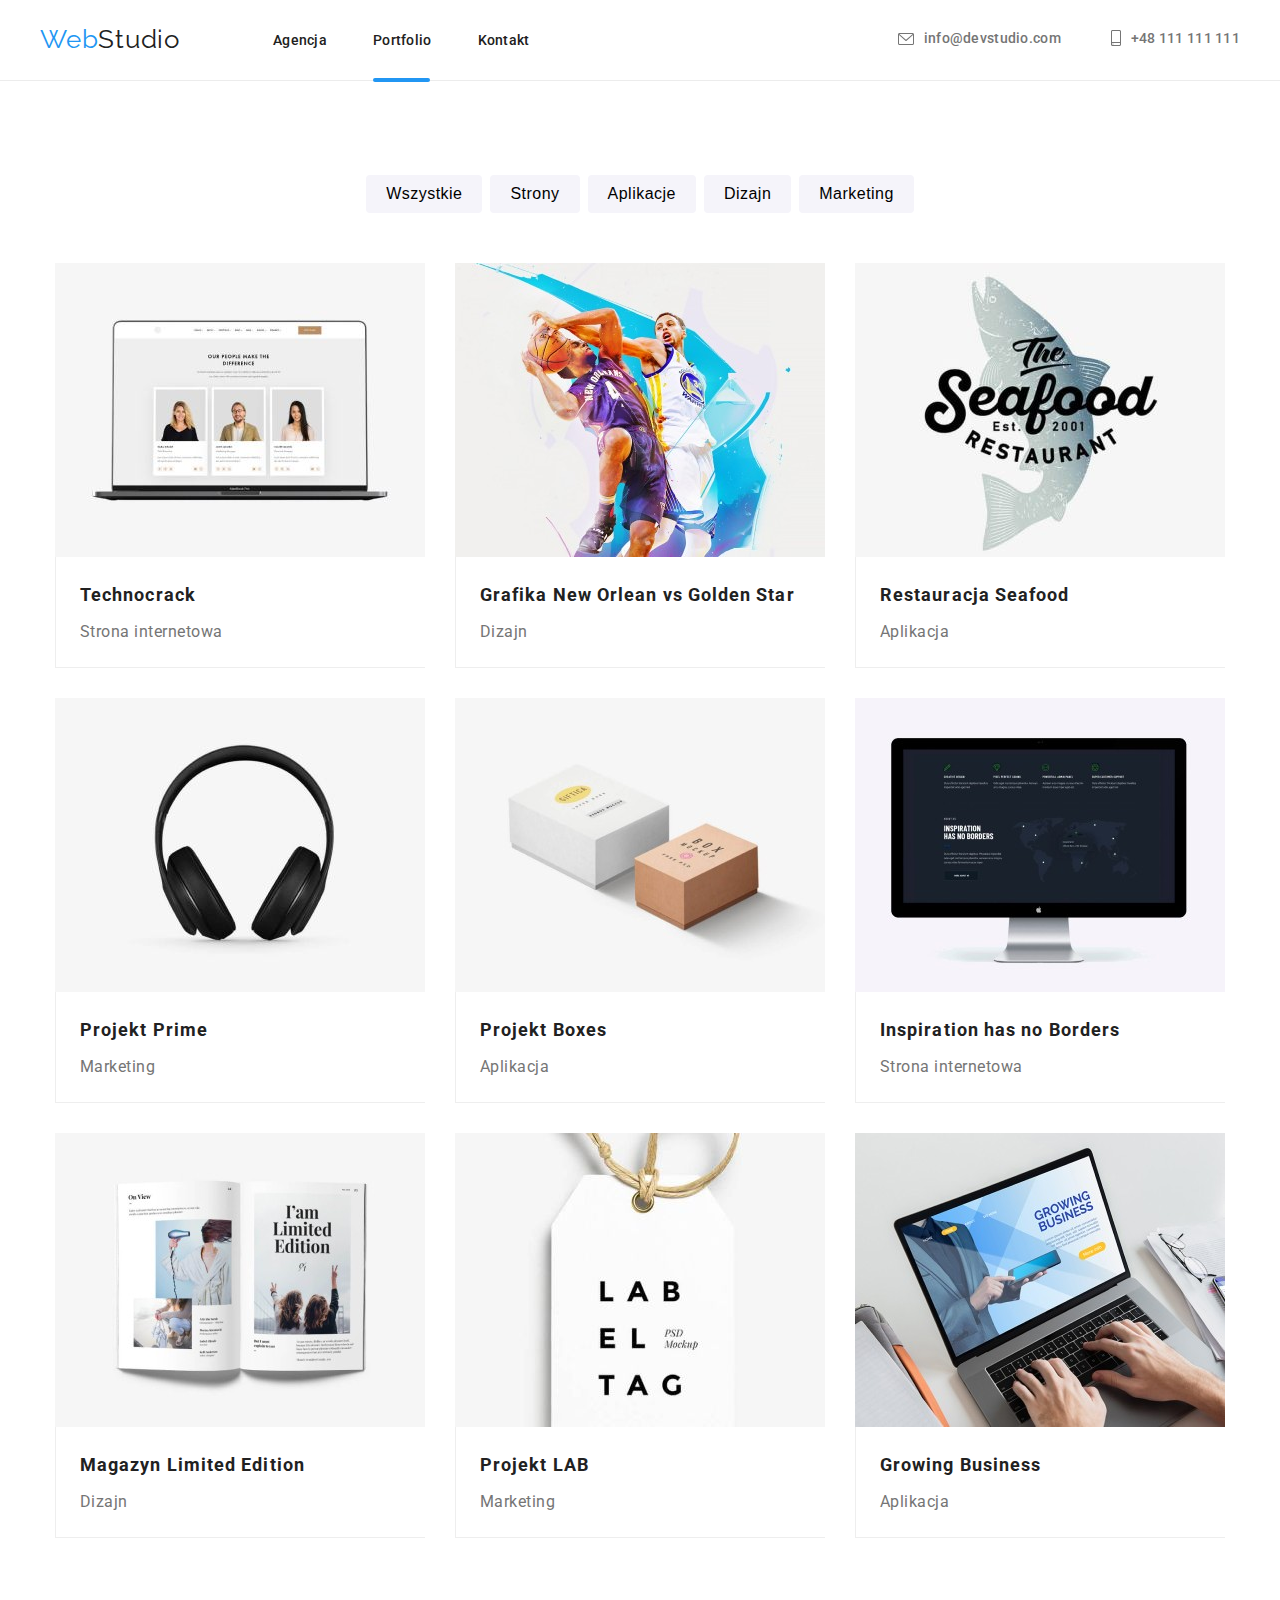
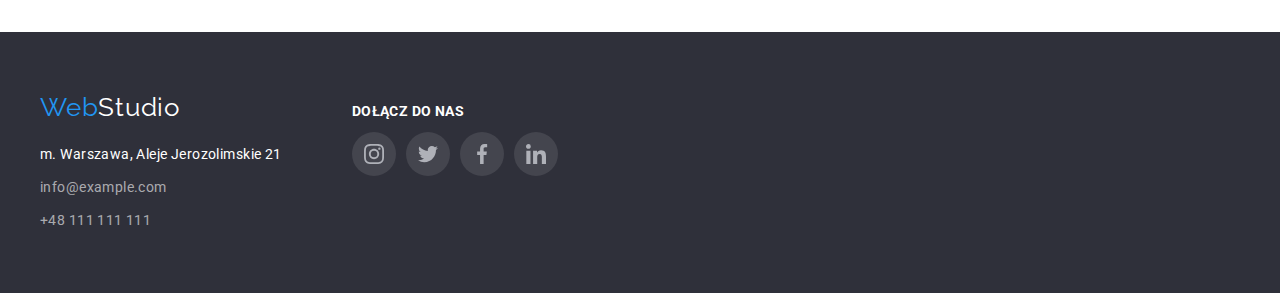
==== portfolio.html @ f53acb66 "first commit" ====
<!DOCTYPE html>
<html lang="pl">
  <head>
    <meta charset="UTF-8" />
    <meta http-equiv="X-UA-Compatible" content="IE=edge" />
    <meta name="viewport" content="width=device-width, initial-scale=1.0" />
    <title>WebStudio - Portfolio</title>
    <link rel="preconnect" href="https://fonts.googleapis.com" />
    <link rel="preconnect" href="https://fonts.gstatic.com" crossorigin />
    <link
      href="https://fonts.googleapis.com/css2?family=Raleway:wght@700&family=Roboto:wght@400;500;700;900&display=swap"
      rel="stylesheet"
    />
    <link
      rel="stylesheet"
      href="https://cdnjs.cloudflare.com/ajax/libs/modern-normalize/1.1.0/modern-normalize.min.css"
      integrity="sha512-wpPYUAdjBVSE4KJnH1VR1HeZfpl1ub8YT/NKx4PuQ5NmX2tKuGu6U/JRp5y+Y8XG2tV+wKQpNHVUX03MfMFn9Q=="
      crossorigin="anonymous"
      referrerpolicy="no-referrer"
    />
    <link href="css/styles.css" rel="stylesheet" />
  </head>
  <body>
    <div class="section-header">
      <header class="container horizontal navigation-elements-positions">
        <div class="horizontal navigation-logo-nav-distance">
          <a class="logo-text" href="index.html"
            ><span class="logo-text-web">Web</span><span class="logo-text-header">Studio</span></a
          >
          <nav>
            <ul class="navigation-list-style horizontal">
              <li>
                <a class="navigation links_focus_settings" href="index.html">Agencja</a>
              </li>
              <li class="navigation-position-between">
                <a
                  class="navigation links_focus_settings navigation-portfolio-active"
                  href="portfolio.html"
                  >Portfolio</a
                >
              </li>
              <li><a class="navigation links_focus_settings" href="kontakt.html">Kontakt</a></li>
            </ul>
          </nav>
        </div>
        <div class="horizontal navigation-links-distance">
          <a class="header-links links_focus_settings" href="mailto:info@devstudio.com"
            ><div class="horizontal">
              <span class="icon-header-env-position">
                <svg class="icon-header" width="16" height="12">
                  <use href="images/decorations/icons.svg#icon-envelope"></use></svg></span
              ><span>info@devstudio.com</span>
            </div></a
          >
          <a class="header-links links_focus_settings" href="tel:+48111111111"
            ><div class="horizontal">
              <span class="icon-header-smartp-position">
                <svg class="icon-header" width="10" height="16">
                  <use href="images/decorations/icons.svg#icon-smartphone"></use></svg></span
              ><span>+48 111 111 111</span>
            </div></a
          >
        </div>
      </header>
    </div>
    <main class="container">
      <!--Filter buttons -->
      <section class="section-filter-buttons">
        <h2 hidden>Filtry</h2>
        <!-- To Mentor: there is a different way to do this,  I do not know it now, so this will be changed in the future, taken from LMS video-->
        <ul class="filterbuttons-list-style horizontal buttons-filter-position">
          <li>
            <button class="buttons-settings-light-bground links_focus_settings" type="button">
              Wszystkie
            </button>
          </li>
          <li>
            <button class="buttons-settings-light-bground links_focus_settings" type="button">
              Strony
            </button>
          </li>
          <li>
            <button class="buttons-settings-light-bground links_focus_settings" type="button">
              Aplikacje
            </button>
          </li>
          <li>
            <button class="buttons-settings-light-bground links_focus_settings" type="button">
              Dizajn
            </button>
          </li>
          <li>
            <button class="buttons-settings-light-bground links_focus_settings" type="button">
              Marketing
            </button>
          </li>
        </ul>
      </section>
      <!--Portfolio -->
      <section class="section-portfolio">
        <h1 hidden>Portfolio</h1>
        <!-- To Mentor: there is a different way to do this,  I do not know it now, so this will be changed in the future, taken from LMS video-->
        <ul class="portfolio-list-style net-elements portfolio-overlay-setup">
          <li>
            <img
              class="img-settings"
              src="images/portfolio/technocrack.jpg"
              alt="Zdjęcie laptopa z wyświetloną stroną"
              width="370"
              height="294"
            />
            <div class="portfolio-overlay-box">
              Technocrack jest popularną platformą wykorzystywaną do rozpowszechniania koronawirusa.
              Firmy wykorzystują tę platformę do celów szpiegowskich i ataków na niezabezpieczone
              serwery konkurencji
            </div>
            <div class="portfolio-list-border header-portfolio portfolio-z-position">
              <h3 class="header-three-portfolio">Technocrack</h3>
              <p class="paragraph-portfolio">Strona internetowa</p>
            </div>
          </li>
          <li>
            <img
              class="img-settings"
              src="images/portfolio/new_orlean_vs_goldenstar.jpg"
              alt="Dwóch koszykarzy walczących o piłkę"
              width="370"
              height="294"
            />
            <div class="portfolio-overlay-box">
              Technocrack jest popularną platformą wykorzystywaną do rozpowszechniania koronawirusa.
              Firmy wykorzystują tę platformę do celów szpiegowskich i ataków na niezabezpieczone
              serwery konkurencji
            </div>
            <div class="portfolio-list-border header-portfolio portfolio-z-position">
              <h3 class="header-three-portfolio">Grafika New Orlean vs Golden Star</h3>
              <p class="paragraph-portfolio">Dizajn</p>
            </div>
          </li>
          <li>
            <img
              class="img-settings"
              src="images/portfolio/seafood_restaurant.jpg"
              alt="Logo restauracji - ryba z nazwą"
              width="370"
              height="294"
            />
            <div class="portfolio-overlay-box">
              Technocrack jest popularną platformą wykorzystywaną do rozpowszechniania koronawirusa.
              Firmy wykorzystują tę platformę do celów szpiegowskich i ataków na niezabezpieczone
              serwery konkurencji
            </div>
            <div class="portfolio-list-border header-portfolio portfolio-z-position">
              <h3 class="header-three-portfolio">Restauracja Seafood</h3>
              <p class="paragraph-portfolio">Aplikacja</p>
            </div>
          </li>
          <li>
            <img
              class="img-settings"
              src="images/portfolio/project_prime.jpg"
              alt="Słuchawki"
              width="370"
              height="294"
            />
            <div class="portfolio-overlay-box">
              Technocrack jest popularną platformą wykorzystywaną do rozpowszechniania koronawirusa.
              Firmy wykorzystują tę platformę do celów szpiegowskich i ataków na niezabezpieczone
              serwery konkurencji
            </div>
            <div class="portfolio-list-border header-portfolio portfolio-z-position">
              <h3 class="header-three-portfolio">Projekt Prime</h3>
              <p class="paragraph-portfolio">Marketing</p>
            </div>
          </li>
          <li>
            <img
              class="img-settings"
              src="images/portfolio/project_boxes.jpg"
              alt="Zdjęcie dwóch kartonów"
              width="370"
              height="294"
            />
            <div class="portfolio-overlay-box">
              Technocrack jest popularną platformą wykorzystywaną do rozpowszechniania koronawirusa.
              Firmy wykorzystują tę platformę do celów szpiegowskich i ataków na niezabezpieczone
              serwery konkurencji
            </div>
            <div class="portfolio-list-border header-portfolio portfolio-z-position">
              <h3 class="header-three-portfolio">Projekt Boxes</h3>
              <p class="paragraph-portfolio">Aplikacja</p>
            </div>
          </li>
          <li>
            <img
              class="img-settings"
              src="images/portfolio/inspiration_has_no_borders.jpg"
              alt="Zdjęcie monitora"
              width="370"
              height="294"
            />
            <div class="portfolio-overlay-box">
              Technocrack jest popularną platformą wykorzystywaną do rozpowszechniania koronawirusa.
              Firmy wykorzystują tę platformę do celów szpiegowskich i ataków na niezabezpieczone
              serwery konkurencji
            </div>
            <div class="portfolio-list-border header-portfolio portfolio-z-position">
              <h3 class="header-three-portfolio">Inspiration has no Borders</h3>
              <p class="paragraph-portfolio">Strona internetowa</p>
            </div>
          </li>
          <li>
            <img
              class="img-settings"
              src="images/portfolio/limited_edition_magazine.jpg"
              alt="Widok na magazyn"
              width="370"
              height="294"
            />
            <div class="portfolio-overlay-box">
              Technocrack jest popularną platformą wykorzystywaną do rozpowszechniania koronawirusa.
              Firmy wykorzystują tę platformę do celów szpiegowskich i ataków na niezabezpieczone
              serwery konkurencji
            </div>
            <div class="portfolio-list-border header-portfolio portfolio-z-position">
              <h3 class="header-three-portfolio">Magazyn Limited Edition</h3>
              <p class="paragraph-portfolio">Dizajn</p>
            </div>
          </li>
          <li>
            <img
              class="img-settings"
              src="images/portfolio/project_lab.jpg"
              alt="Etykietka na sznurku"
              width="370"
              height="294"
            />
            <div class="portfolio-overlay-box">
              Technocrack jest popularną platformą wykorzystywaną do rozpowszechniania koronawirusa.
              Firmy wykorzystują tę platformę do celów szpiegowskich i ataków na niezabezpieczone
              serwery konkurencji
            </div>
            <div class="portfolio-list-border header-portfolio portfolio-z-position">
              <h3 class="header-three-portfolio">Projekt LAB</h3>
              <p class="paragraph-portfolio">Marketing</p>
            </div>
          </li>
          <li>
            <img
              class="img-settings"
              src="images/portfolio/growing_business.jpg"
              alt="Dłonie nad klawiaturą laptopa"
              width="370"
              height="294"
            />
            <div class="portfolio-overlay-box">
              Technocrack jest popularną platformą wykorzystywaną do rozpowszechniania koronawirusa.
              Firmy wykorzystują tę platformę do celów szpiegowskich i ataków na niezabezpieczone
              serwery konkurencji
            </div>
            <div class="portfolio-list-border header-portfolio portfolio-z-position">
              <h3 class="header-three-portfolio">Growing Business</h3>
              <p class="paragraph-portfolio">Aplikacja</p>
            </div>
          </li>
        </ul>
      </section>
    </main>
    <footer class="footer-background-colored">
      <div class="horizontal-footer container section-footer">
        <address class="address-settings vertical">
          <a class="logo-text" href="index.html"
            ><span class="logo-text-web">Web</span><span class="logo-text-footer">Studio</span></a
          >
          <a
            class="footer-links footer-address footer-address-position links_focus_settings"
            href="https://goo.gl/maps/pHMx9WPnjpLHhn8T6"
            target="_blank"
            >m. Warszawa, Aleje Jerozolimskie 21</a
          >
          <a
            class="footer-links footer-address-position-between links_focus_settings"
            href="mailto:info@example.com"
            >info@example.com</a
          >
          <a class="footer-links links_focus_settings" href="tel:+48111111111">+48 111 111 111</a>
        </address>
        <div>
          <p class="footer-paragraph">Dołącz do Nas</p>
          <div class="footer-icons-position">
            <a class="footer-icon-box links_focus_settings" href="#" target="_blank">
              <svg width="20" height="20">
                <use href="images/decorations/icons.svg#icon-instagram1"></use>
              </svg>
            </a>
            <a class="footer-icon-box links_focus_settings" href="#" target="_blank">
              <svg width="20" height="20">
                <use href="images/decorations/icons.svg#icon-twitter1"></use>
              </svg>
            </a>
            <a class="footer-icon-box links_focus_settings" href="#" target="_blank">
              <svg width="20" height="20">
                <use href="images/decorations/icons.svg#icon-facebook1"></use>
              </svg>
            </a>
            <a class="footer-icon-box links_focus_settings" href="#" target="_blank">
              <svg width="20" height="20">
                <use href="images/decorations/icons.svg#icon-linkedin1"></use>
              </svg>
            </a>
          </div>
        </div>
      </div>
    </footer>
  </body>
</html>
---- css/styles.css ----
/*web site main settings*/
:root {
  --main-text-color: #212121;
  --second-text-color: #757575;
  --third-text-color: rgba(255, 255, 255, 0.6);
  --fourth-text-color: #ffffff;
  --selected-item-color: #2196f3;
  --second-nonselected-item-color: #f5f4fa;
  --dark-backround-color: #2f303a;
  --decorations-first-color: #afb1b8;
}

*,
*::before,
*::after {
  margin: 0;
  padding: 0;
}

body {
  font-family: 'Roboto', 'Raleway', sans-serif;
  color: var(--main-text-color);
}

/*web site common settings*/

.links_focus_settings {
  outline: none;
}

.header-one {
  font-weight: 900;
  font-size: 44px;
  line-height: 1.36;
  text-align: center;
  letter-spacing: 0.06em;
  text-transform: uppercase;
  color: var(--fourth-text-color);
}

.header-two {
  font-weight: 700;
  font-size: 36px;
  line-height: 1.17;
  text-align: center;
  letter-spacing: 0.03em;
}

.header-three {
  font-weight: 700;
  font-size: 14px;
  line-height: 1.14;
  letter-spacing: 0.03em;
  text-transform: uppercase;
  color: var(--main-text-color);
}

.buttons-settings-dark-bground {
  /*color: var(--main-text-color); */
  font-weight: 700;
  font-size: 16px;
  line-height: 1.88;
  align-items: center;
  text-align: center;
  letter-spacing: 0.06em;
  background-color: var(--selected-item-color);
  color: var(--fourth-text-color);
  border: none;
  border-radius: 4px;
  cursor: pointer;
  margin-top: 30px;
  width: 200px;
  display: block;
  margin-right: auto;
  margin-left: auto;
  padding-top: 12px;
  padding-bottom: 12px;
  transition: box-shadow 250ms cubic-bezier(0.4, 0, 0.2, 1) 0s;
}
.buttons-settings-dark-bground:focus,
.buttons-settings-dark-bground:hover {
  box-shadow: 0px 4px 4px rgba(0, 0, 0, 0.15);
}

.buttons-settings-light-bground {
  font-weight: 500;
  font-size: 16px;
  line-height: 1.625;
  text-align: center;
  letter-spacing: 0.03em;
  background-color: var(--second-nonselected-item-color);
  border: none;
  border-radius: 4px;
  cursor: pointer;
  padding-left: 20px;
  padding-right: 20px;
  padding-top: 6px;
  padding-bottom: 6px;
  transition: color 250ms cubic-bezier(0.4, 0, 0.2, 1) 0s,
    background-color 250ms cubic-bezier(0.4, 0, 0.2, 1) 0s,
    box-shadow 250ms cubic-bezier(0.4, 0, 0.2, 1) 0s;
}

.buttons-settings-light-bground:focus,
.buttons-settings-light-bground:hover {
  background-color: var(--selected-item-color);
  box-shadow: 0px 3px 1px rgba(0, 0, 0, 0.1), 0px 1px 2px rgba(0, 0, 0, 0.08),
    0px 2px 2px rgba(0, 0, 0, 0.12);
  color: var(--fourth-text-color);
}

/*header settings*/

.logo-text {
  font-family: 'Raleway';
  font-size: 26px;
  line-height: 1.19;
  letter-spacing: 0.03em;
  text-decoration: none;
}

.logo-text:visited {
  color: var(--main-text-color);
}

.logo-text-web {
  color: var(--selected-item-color);
}

.logo-text-header {
  color: var(--main-text-color);
}

.logo-text-header:visited {
  color: var(--main-text-color);
}

.logo-text-footer {
  color: var(--fourth-text-color);
}

.logo-text-footer:visited {
  color: var(--fourth-text-color);
}

.navigation-list-style {
  list-style: none;
}

.navigation {
  font-weight: 500;
  font-size: 14px;
  line-height: 1.14;
  letter-spacing: 0.02em;
  text-decoration: none;
  color: var(--main-text-color);
  transition: color 250ms cubic-bezier(0.4, 0, 0.2, 1) 0s;
}

.navigation:visited {
  color: var(--main-text-color);
}

.navigation:focus,
.navigation:hover {
  color: var(--selected-item-color);
}

.navigation-agencja-active::after {
  content: '';
  display: block;
  position: absolute;
  top: 78px;
  height: 4px;
  width: 51px;
  border-radius: 2px;
  background-color: var(--selected-item-color);
  border-radius: 2px;
}

.navigation-portfolio-active::after {
  content: '';
  display: block;
  position: absolute;
  top: 78px;
  height: 4px;
  width: 57px;
  border-radius: 2px;
  background-color: var(--selected-item-color);
  border-radius: 2px;
}

.header-links {
  font-weight: 500;
  font-size: 14px;
  line-height: 1.14;
  letter-spacing: 0.02em;
  text-decoration: none;
  color: var(--second-text-color);
  transition: color 250ms cubic-bezier(0.4, 0, 0.2, 1) 0s;
}

.header-links:focus,
.header-links:hover {
  color: var(--selected-item-color);
  stroke: var(--selected-item-color);
}

.header-links:visited {
  color: var(--second-text-color);
}

/*footer settings*/

.address-settings {
  font-style: normal;
  background-color: var(--dark-backround-color);
}

.footer-links {
  font-size: 14px;
  line-height: 1.71;
  letter-spacing: 0.03em;
  text-decoration: none;
  color: var(--third-text-color);
  transition: color 250ms cubic-bezier(0.4, 0, 0.2, 1) 0s;
}

.footer-links:visited {
  color: var(--third-text-color);
}

.footer-address {
  color: var(--fourth-text-color);
  transition: color 250ms cubic-bezier(0.4, 0, 0.2, 1) 0s;
}

.footer-address:visited {
  color: var(--fourth-text-color);
}

.footer-links:focus,
.footer-links:hover,
.footer-address:focus,
.footer-address:hover {
  color: var(--selected-item-color);
}

.footer-background-colored {
  background-color: var(--dark-backround-color);
}

.footer-paragraph {
  font-weight: 700;
  font-size: 14px;
  line-height: 1.14px;
  letter-spacing: 0.03em;
  text-transform: uppercase;
  color: var(--fourth-text-color);
}

/*main page settings*/

.order-section {
  background-color: var(--dark-backround-color);
  background-image: linear-gradient(0deg, rgba(47, 48, 58, 0.4), rgba(47, 48, 58, 0.4)),
    url('../images/decorations/teambackground.jpg');
  background-position: center;
  background-repeat: no-repeat;
  /* max-width: 1600px;
  margin: 0 auto; */
  /* background-size: contain; */
}

.advantages-list-style {
  list-style: none;
  font-size: 14px;
  line-height: 1.71;
  letter-spacing: 0.03em;
  color: var(--second-text-color);
}

.offer-list-style {
  list-style: none;
}

.offer-list-li-relative {
  position: relative;
}

.offer-pharagraph {
  position: absolute;
  bottom: 0;
  left: 0;
  width: 370px;
  padding-top: 27px;
  padding-bottom: 27px;
  font-weight: 700;
  font-size: 14px;
  line-height: 1.14;
  text-align: center;
  letter-spacing: 0.03em;
  text-transform: uppercase;
  color: var(--fourth-text-color);
  background: rgba(47, 48, 58, 0.8);
}

.team-section {
  background-color: var(--second-nonselected-item-color);
}

.header-three-team {
  font-weight: 500;
  font-size: 16px;
  line-height: 1.19;
  text-align: center;
  letter-spacing: 0.03em;
  color: var(--main-text-color);
}

.team-list-style {
  list-style: none;
  font-size: 16px;
  line-height: 1.19;
  text-align: center;
  letter-spacing: 0.03em;
  color: var(--second-text-color);
}

.team-list-style > li {
  width: 270px;
  background: var(--fourth-text-color);
  box-shadow: 0px 1px 3px rgba(0, 0, 0, 0.12), 0px 1px 1px rgba(0, 0, 0, 0.14),
    0px 2px 1px rgba(0, 0, 0, 0.2);
  border-radius: 0px 0px 4px 4px;
}

/*portfolio page settings*/

.filterbuttons-list-style {
  list-style: none;
}

.header-three-portfolio {
  font-weight: 700;
  font-size: 18px;
  line-height: 2;
  letter-spacing: 0.06em;
  color: var(--main-text-color);
}

.portfolio-list-style {
  list-style: none;
  font-size: 16px;
  line-height: 1.875;
  letter-spacing: 0.03em;
  color: var(--second-text-color);
}

.portfolio-list-style > li {
  width: 370px;
  font-size: 0;
  transition: box-shadow 250ms cubic-bezier(0.4, 0, 0.2, 1) 0s;
}

.portfolio-list-style > li:hover,
.portfolio-list-style > li:hover .portfolio-overlay-box {
  box-shadow: 0px 1px 1px rgba(0, 0, 0, 0.12), 0px 4px 4px rgba(0, 0, 0, 0.06),
    1px 4px 6px rgba(0, 0, 0, 0.16);
  cursor: pointer;
  transform: translateY(0);
}

.portfolio-list-border {
  border-right: 1px solid #eeeeee;
  border-bottom: 1px solid #eeeeee;
  border-left: 1px solid #eeeeee;
}

.portfolio-z-position {
  position: relative;
  z-index: 1;
  width: 100%;
  background-color: var(--fourth-text-color);
}

.portfolio-overlay-setup > li {
  position: relative;
  overflow: hidden;
}

.portfolio-overlay-box {
  position: absolute;
  top: 0;
  left: 0;
  transform: translateY(100%);
  padding-top: 49px;
  padding-bottom: 49px;
  padding-left: 24px;
  padding-right: 45px;
  font-size: 18px;
  line-height: 1.56;
  letter-spacing: 0.03em;
  color: var(--fourth-text-color);
  background: rgba(33, 150, 243, 0.9);
  transition: transform 250ms linear;
}

/*Geometry*/

.container {
  width: 1200px;
  margin: 0 auto;
  padding: 0 15px;
}

.horizontal {
  display: flex;
  align-items: center;
}

.horizontal-footer {
  display: flex;
  align-items: baseline;
  column-gap: 70px;
}

.vertical {
  display: flex;
  flex-direction: column;
}

.section-header {
  padding-top: 24px;
  padding-bottom: 25px;
  border-bottom: 1px solid #ececec;
}

.section-footer {
  padding-top: 60px;
  padding-bottom: 60px;
}

.section {
  padding-top: 94px;
  padding-bottom: 94px;
}

.section-filter-buttons {
  padding-top: 94px;
  padding-bottom: 50px;
}

.section-portfolio {
  padding-bottom: 94px;
}

.net-elements {
  display: flex;
  flex-wrap: wrap;
  justify-content: center;
  gap: 30px;
}

.net-item {
  flex-basis: calc((100% - 90px) / 4);
}

.navigation-elements-positions {
  justify-content: space-between;
}

.navigation-position-between {
  margin-left: 46px;
  margin-right: 46px;
}

.navigation-logo-nav-distance {
  column-gap: 93px;
}

.navigation-links-distance {
  column-gap: 50px;
}

.footer-address-position {
  margin-top: 20px;
}

.footer-address-position-between {
  margin-top: 9px;
  margin-bottom: 9px;
}

.order-padding {
  padding-top: 200px;
  padding-bottom: 200px;
}

.order-text-size {
  width: 680px;
  margin: 0 auto;
}

.section-advantages {
  padding-top: 94px;
}

.team-position {
  margin-top: 50px;
  justify-content: center;
  gap: 30px;
}

.team-name-position {
  padding-top: 30px;
  padding-bottom: 30px;
}

.team-name-distance {
  padding-top: 10px;
}

.buttons-filter-position {
  gap: 8px;
  justify-content: center;
}

.header-portfolio {
  padding-top: 20px;
  padding-bottom: 20px;
  padding-left: 24px;
  padding-right: 5px;
}

.paragraph-portfolio {
  font-size: 16px;
  margin-top: 4px;
}

.img-settings {
  display: block;
}

/*Decorations*/

/*Decorations Header*/

.icon-header-env-position {
  padding-right: 10px;
  padding-top: 4px;
}

.icon-header-smartp-position {
  padding-right: 10px;
  padding-top: 2px;
}

/*Decorations Footer*/

.footer-icons-position {
  padding-top: 20px;
  display: flex;
  justify-content: center;
  column-gap: 10px;
}

.footer-icon-box {
  display: flex;
  justify-content: center;
  align-items: center;
  height: 44px;
  width: 44px;
  border-radius: 50%;
  fill: var(--decorations-first-color);
  background-color: rgba(255, 255, 255, 0.1);
  transition: fill 250ms cubic-bezier(0.4, 0, 0.2, 1) 0s,
    background-color 250ms cubic-bezier(0.4, 0, 0.2, 1) 0s;
}

.footer-icon-box:focus,
.footer-icon-box:hover {
  fill: var(--fourth-text-color);
  background-color: var(--selected-item-color);
}

/*Decorations main page */

.advantages-icon {
  display: flex;
  justify-content: center;
  padding-top: 25px;
  padding-bottom: 25px;
  background-color: var(--second-nonselected-item-color);
  border-radius: 4px;
  margin-bottom: 30px;
}

.team-icons-position {
  padding-top: 16px;
  display: flex;
  justify-content: center;
  column-gap: 10px;
}

.team-icon-box {
  display: flex;
  justify-content: center;
  align-items: center;
  height: 44px;
  width: 44px;
  border-radius: 50%;
  fill: var(--decorations-first-color);
  transition: background-color 250ms cubic-bezier(0.4, 0, 0.2, 1) 0s,
    fill 250ms cubic-bezier(0.4, 0, 0.2, 1) 0s;
}

.team-icon-box:focus,
.team-icon-box:hover {
  fill: var(--fourth-text-color);
  background-color: var(--selected-item-color);
}

.clients-icons-position {
  display: flex;
  justify-content: center;
  gap: 30px;
  padding-top: 50px;
}

.clients-icon-box {
  display: flex;
  box-sizing: border-box;
  justify-content: center;
  align-items: center;
  height: 92px;
  width: 170px;
  border: 1px solid var(--decorations-first-color);
  border-radius: 4px;
  fill: var(--decorations-first-color);
  transition: fill 250ms cubic-bezier(0.4, 0, 0.2, 1) 0s,
    border 250ms cubic-bezier(0.4, 0, 0.2, 1) 0s;
}

.clients-icon-box:focus,
.clients-icon-box:hover {
  fill: var(--selected-item-color);
  border: 1px solid var(--selected-item-color);
}

/*Decorations portfolio page */

/* Modal Window */

.backdrop {
  position: fixed;
  left: 0;
  top: 0;
  width: 100%;
  height: 100%;
  background-color: rgba(0, 0, 0, 0.2);
  cursor: not-allowed;
  transition-property: visibility, opacity;
  transition-duration: 1s;
  opacity: 1;
}

.is-hidden {
  opacity: 0;
  pointer-events: none;
  visibility: hidden;
}

.modal {
  position: absolute;
  width: 528px;
  min-height: 581px;
  top: 50%;
  left: 50%;
  transform: translate(-50%, -50%);
  background-color: var(--fourth-text-color);
  box-shadow: 0px 1px 3px rgba(0, 0, 0, 0.12), 0px 1px 1px rgba(0, 0, 0, 0.14),
    0px 2px 1px rgba(0, 0, 0, 0.2);
  border-radius: 4px;
  cursor: initial;
}

.close-btn {
  position: absolute;
  top: 8px;
  right: 8px;
  width: 30px;
  height: 30px;
  background-color: var(--fourth-text-color);
  border: 1px solid rgba(0, 0, 0, 0.1);
  border-radius: 50%;
  cursor: pointer;
}

.close-btn:focus,
.close-btn:hover {
  fill: var(--selected-item-color);
}

/* 
.test1 {
  animation-name: modal-window-display-change;
  animation-duration: 1s;
  animation-timing-function: linear;
  animation-direction: alternate;
}

@keyframes modal-window-display-change {
  0% {
    opacity: 0;
  }

  100% {
    opacity: 1;
  }
}
*/

/* 
z zadania

.modal {
  cursor: not-allowed;
  display:flex;
  position:fixed;
  background-color: hsla(0, 0%, 0%, .5);
  left:0;
  right:0;
  top:0;
  bottom:0;
}

.window {
  padding: 2rem 1rem;
  box-sizing: border-box;
  width: 360px;
  height: 200px;
  background-color: #fff;
  cursor: initial;
  margin:auto;  
}

z barbera

.backdrop {
position:fixed;
left:0;
top: 0;
width: 100%;
height: 100%;
background-color: rgba(0,0,0,0.1);
}

.modal {
position: absolute;
top: 50%;
left: 50%;
transform: translate(-50%,-50%);
width: 528px;
min-height: 581px;
background-color:#fff;

}

.close-btn {
position: absolute;
top: 8px;
right: 8px;
width: 30px;
height: 30px;
background-color: #fff;
border: 1px solid rgba(0,0,0,0.1);
border-radius: 50%;
cursor: pointer;
}

.is-hidden {
opacity: 0;
visibility: hidden;
pointer-events: none;
transform: translateX(-50%) translateY(-50%) scale(0) rotate(0deg) skew(40deg, 40deg);
}

z inst do zad
    transition-property: visibility, opacity, transform;
    transition-duration: 1s;
    transform: translateX(-50%) translateY(-50%) scale(0) rotate(0deg) skew(40deg, 40deg);
 
    visibility: visible;
    transition-property: visibility, opacity, transform;
    transition-duration: 1s;
    transform: translateX(-50%) translateY(-50%) scale(1) rotate(720deg) skew(0deg, 0deg);
    opacity: 1;

*/

/* 
  display: block;
  stroke-width: 0;
  stroke: #2196f3;
  stroke-opacity: 0.5;
  fill: #2196f3; 
  fill-opacity: 0.5;
  color: #2196f3;

*/

/* 
  transition: color 250ms cubic-bezier(0.4, 0, 0.2, 1) 0s; 
  transition: background-color 250ms cubic-bezier(0.4, 0, 0.2, 1) 0s; 
  transition: box-shadow 250ms cubic-bezier(0.4, 0, 0.2, 1) 0s;
  transition: fill 250ms cubic-bezier(0.4, 0, 0.2, 1) 0s;
  transition: border 250ms cubic-bezier(0.4, 0, 0.2, 1) 0s;
  (kolor, tło, cień) 
  */
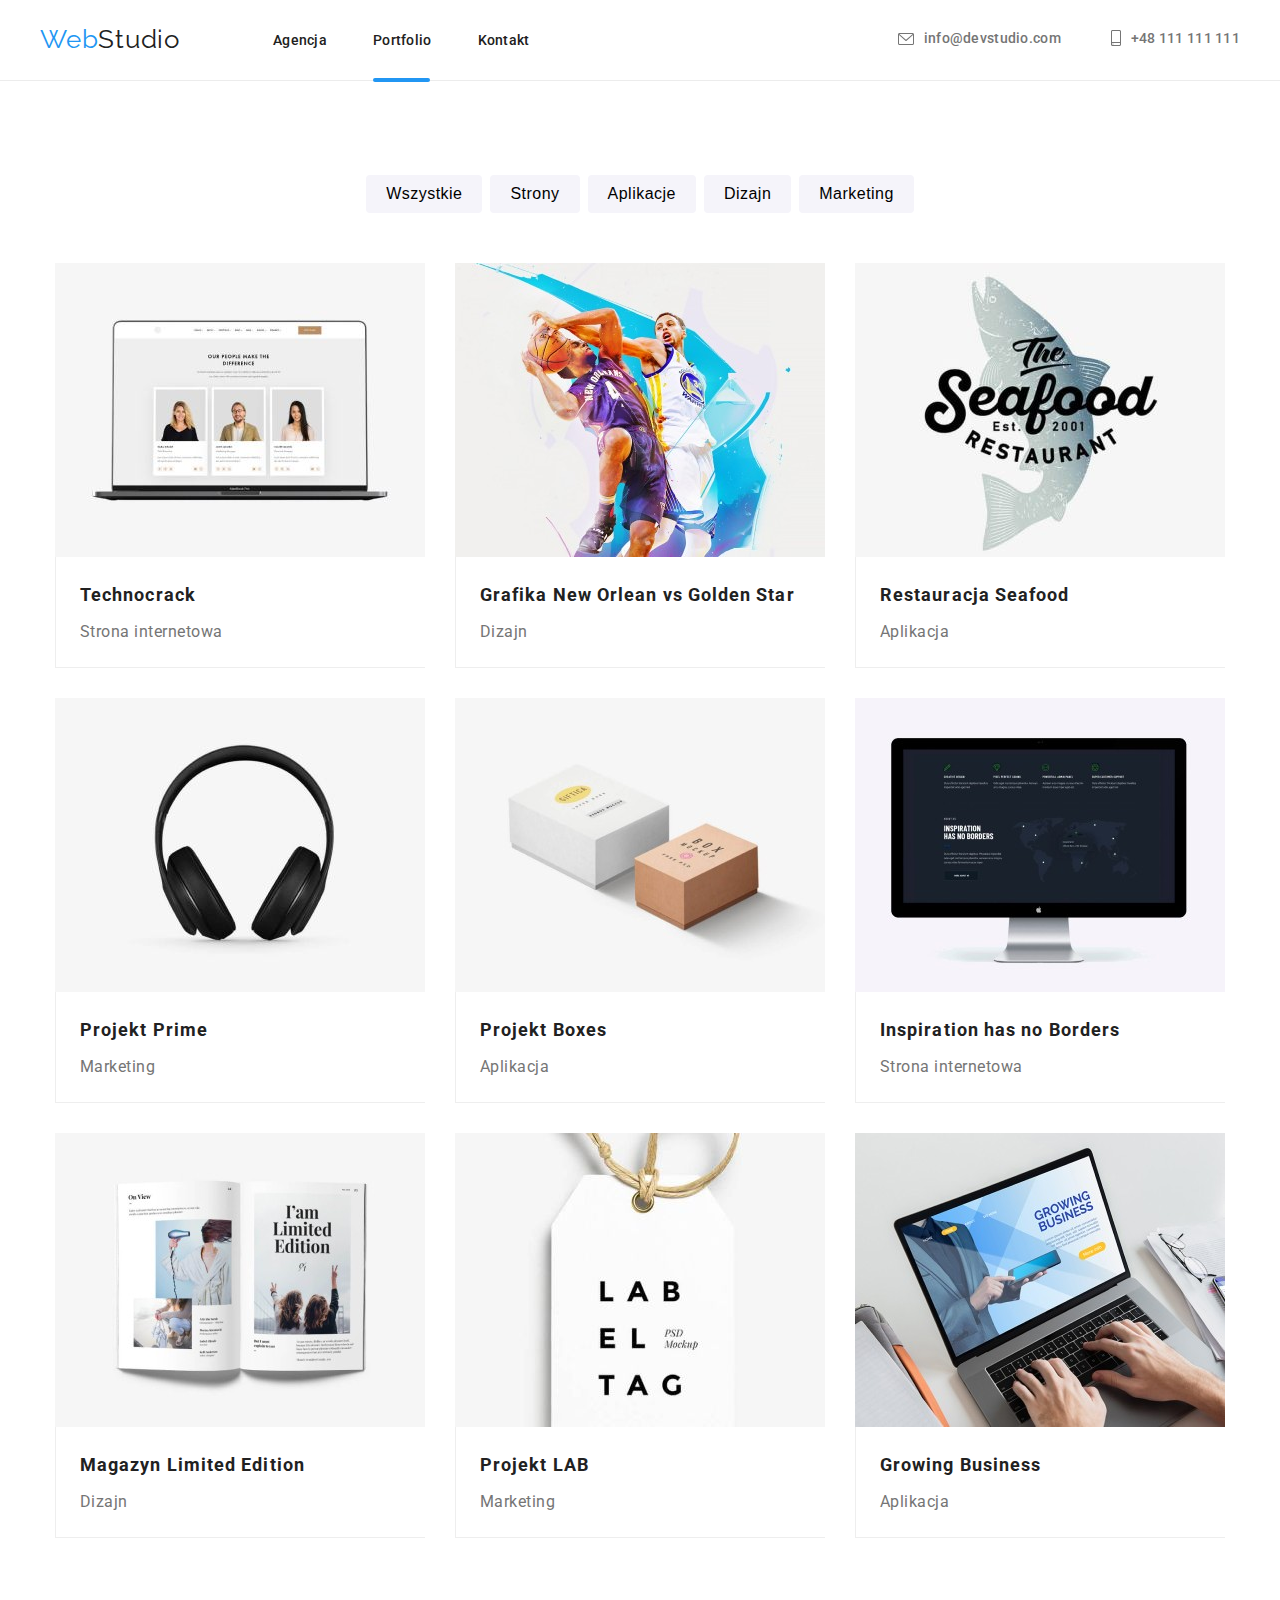
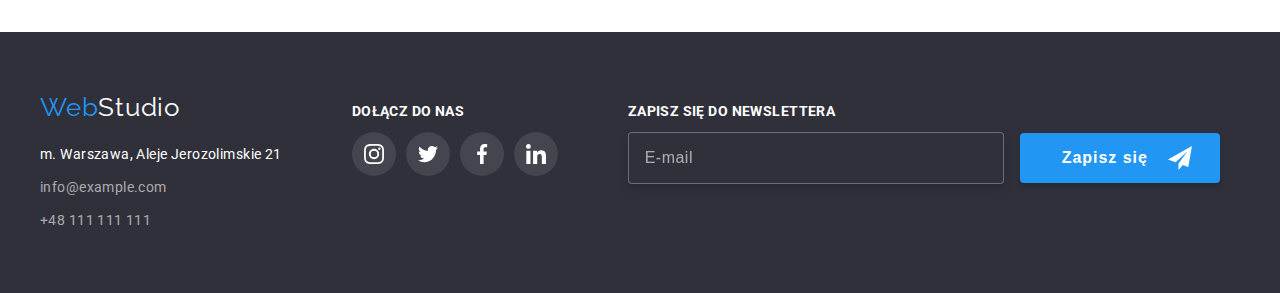
==== commit 23195b06: "changed for hw6" ====
--- a/portfolio.html
+++ b/portfolio.html
@@ -310,6 +310,34 @@
             </a>
           </div>
         </div>
+        <div>
+          <p class="footer-paragraph">Zapisz się do newslettera</p>
+          <div class="footer-icons-position">
+            <form
+              name="footer-news-letter"
+              autocomplete="on"
+              method="POST"
+              action="javascript:void(0);"
+              validate
+            >
+              <input
+                class="news-letter-email"
+                type="email"
+                name="email"
+                placeholder="E-mail"
+                title="Podaj adres e-mail"
+                pattern="
+                ^(?P<local>[a-zA-Z0-9.!#$%&'*+/=?^_\x60{|}~-]+)@(?P<domain>[a-zA-Z0-9](?:[a-zA-Z0-9-]{0,61}[a-zA-Z0-9])?(?:\.[a-zA-Z0-9](?:[a-zA-Z0-9-]{0,61}[a-zA-Z0-9])?)*)$"
+                required
+              />
+              <button class="news-letter-submit" type="submit">
+                Zapisz się<svg class="news-letter-submit-svg" width="24" height="24">
+                  <use href="images/decorations/icons.svg#icon-arrow_send"></use>
+                </svg>
+              </button>
+            </form>
+          </div>
+        </div>
       </div>
     </footer>
   </body>
--- a/css/styles.css
+++ b/css/styles.css
@@ -8,6 +8,7 @@
   --second-nonselected-item-color: #f5f4fa;
   --dark-backround-color: #2f303a;
   --decorations-first-color: #afb1b8;
+  --errors-color: #ff1111;
 }
 
 *,
@@ -572,7 +573,7 @@
   height: 44px;
   width: 44px;
   border-radius: 50%;
-  fill: var(--decorations-first-color);
+  fill: var(--fourth-text-color);
   background-color: rgba(255, 255, 255, 0.1);
   transition: fill 250ms cubic-bezier(0.4, 0, 0.2, 1) 0s,
     background-color 250ms cubic-bezier(0.4, 0, 0.2, 1) 0s;
@@ -650,6 +651,57 @@
 
 /*Decorations portfolio page */
 
+/*Footer form news letter */
+
+.news-letter-email {
+  margin-right: 12px;
+  padding-top: 15px;
+  padding-bottom: 15px;
+  padding-left: 16px;
+  outline: 0;
+  width: 358px;
+  border: 1px solid rgba(255, 255, 255, 0.3);
+  filter: drop-shadow(0px 4px 4px rgba(0, 0, 0, 0.15));
+  border-radius: 4px;
+  background-color: var(--dark-backround-color);
+  font-size: 16px;
+  line-height: 1.25;
+  letter-spacing: 0.03em;
+  color: rgba(255, 255, 255, 0.6);
+}
+
+.news-letter-email::placeholder {
+  font-size: 16px;
+  line-height: 1, 25px;
+  letter-spacing: 0.03em;
+  color: rgba(255, 255, 255, 0.6);
+}
+
+.news-letter-submit {
+  position: relative;
+  padding-top: 10px;
+  padding-bottom: 10px;
+  padding-left: 42px;
+  width: 200px;
+  background: var(--selected-item-color);
+  box-shadow: 0px 4px 4px rgba(0, 0, 0, 0.15);
+  border-radius: 4px;
+  border: none;
+  font-weight: 700;
+  font-size: 16px;
+  line-height: 1.875;
+  letter-spacing: 0.06em;
+  color: var(--fourth-text-color);
+  text-align: left;
+  fill: var(--fourth-text-color);
+}
+
+.news-letter-submit-svg {
+  position: absolute;
+  top: 13px;
+  right: 28px;
+}
+
 /* Modal Window */
 
 .backdrop {
@@ -683,6 +735,8 @@
     0px 2px 1px rgba(0, 0, 0, 0.2);
   border-radius: 4px;
   cursor: initial;
+  padding-top: 40px;
+  padding-bottom: 40px;
 }
 
 .close-btn {
@@ -695,11 +749,187 @@
   border: 1px solid rgba(0, 0, 0, 0.1);
   border-radius: 50%;
   cursor: pointer;
+  transition: fill 250ms cubic-bezier(0.4, 0, 0.2, 1) 0s;
 }
 
 .close-btn:focus,
 .close-btn:hover {
   fill: var(--selected-item-color);
+}
+
+.modal-container {
+  width: 448px;
+  margin: 0 auto;
+}
+
+.modal-paragraph {
+  padding-bottom: 12px;
+  font-weight: 700;
+  font-size: 20px;
+  line-height: 1.15;
+  text-align: center;
+  letter-spacing: 0.03em;
+  color: var(--main-text-color);
+}
+
+.modal-label {
+  display: block;
+  position: relative;
+  font-size: 12px;
+  /*line-height: 1.17px;*/
+  letter-spacing: 0.01em;
+  color: var(--second-text-color);
+  padding-bottom: 10px;
+}
+
+.modal-label-textarea {
+  display: block;
+  font-size: 12px;
+  /*line-height: 1.17px;*/
+  letter-spacing: 0.01em;
+  color: var(--second-text-color);
+  padding-bottom: 20px;
+}
+
+.modal-person-black {
+  position: absolute;
+  top: 31px;
+  left: 15px;
+}
+
+.modal-phone-black {
+  position: absolute;
+  top: 31px;
+  left: 15px;
+}
+
+.modal-email-black {
+  position: absolute;
+  top: 32px;
+  left: 15px;
+  fill: black;
+}
+
+.modal-inputs {
+  display: block;
+  margin-top: 4px;
+  padding-top: 12px;
+  padding-bottom: 12px;
+  padding-left: 42px;
+  width: 100%;
+  border: 1px solid rgba(33, 33, 33, 0.2);
+  border-radius: 4px;
+  font-size: 12px;
+  /* line-height: 1.17px; */
+  letter-spacing: 0.01em;
+  color: rgba(117, 117, 117, 0.5);
+  outline: none;
+  transition: fill 250ms cubic-bezier(0.4, 0, 0.2, 1) 0s,
+    border 250ms cubic-bezier(0.4, 0, 0.2, 1) 0s;
+}
+
+.modal-inputs:focus,
+.modal-inputs:focus + .modal-person-black,
+.modal-inputs:focus + .modal-phone-black,
+.modal-inputs:focus + .modal-email-black {
+  border: 1px solid var(--selected-item-color);
+  border-radius: 4px;
+  fill: var(--selected-item-color);
+}
+
+.modal-inputs::placeholder {
+  color: rgba(117, 117, 117, 0.5);
+}
+
+.modal-inputs:not(:placeholder-shown):required:invalid {
+  border-color: var(--errors-color);
+}
+
+.modal-textarea {
+  padding-left: 15px;
+  resize: none;
+}
+
+.modal-checkbox {
+  display: block;
+  position: relative;
+  padding-bottom: 30px;
+  padding-left: 10px;
+  font-size: 14px;
+  line-height: 1.71;
+  letter-spacing: 0.03em;
+  text-align: center;
+  color: var(--second-text-color);
+  cursor: pointer;
+}
+
+.modal-checkbox-style {
+  -moz-appearance: none;
+  -webkit-appearance: none;
+  appearance: none;
+}
+
+.modal-checkbox-style:before {
+  content: '';
+  display: block;
+  position: absolute;
+  top: 3px;
+  left: 10px;
+  height: 150px;
+  width: 160px;
+  cursor: pointer;
+  background-repeat: no-repeat;
+  /* background-position: right 0.7rem top 50%, 0 0; */
+  /* background-size: 0.65rem auto, 100%; */
+  /* background-image: url("data:image/svg+xml;charset=UTF-8,%3csvg width='16px' height='16px' viewBox='0 0 16 16' version='1.1' xmlns='http://www.w3.org/2000/svg' xmlns:xlink='http://www.w3.org/1999/xlink' preserveAspectRatio='xMidYMid'%3e%3cg%3e%3cpolygon points='0,0 16,0 8,16' fill='blue'/%3e%3c/g%3e%3c/svg%3e"); */
+  background-image: url('data:image/svg+xml,%3Csvg width="16" height="15" viewBox="0 0 16 15" fill="none" xmlns="http://www.w3.org/2000/svg"%3E%3Cpath id="Vector" d="M14.2222 1.66667V13.3333H1.77778V1.66667H14.2222ZM14.2222 0H1.77778C0.8 0 0 0.75 0 1.66667V13.3333C0 14.25 0.8 15 1.77778 15H14.2222C15.2 15 16 14.25 16 13.3333V1.66667C16 0.75 15.2 0 14.2222 0Z" fill="%23212121"/%3E%3C/svg%3E%0A');
+}
+
+.modal-checkbox-style:checked:before {
+  content: '';
+  display: block;
+  position: absolute;
+  top: 3px;
+  left: 10px;
+  height: 15px;
+  width: 16px;
+  cursor: pointer;
+  background-repeat: no-repeat;
+  /* background-position: right 0.7rem top 50%, 0 0; */
+  /* background-size: 0.65rem auto, 100%; */
+  /* background-image: url("data:image/svg+xml;charset=UTF-8,%3csvg width='16px' height='16px' viewBox='0 0 16 16' version='1.1' xmlns='http://www.w3.org/2000/svg' xmlns:xlink='http://www.w3.org/1999/xlink' preserveAspectRatio='xMidYMid'%3e%3cg%3e%3cpolygon points='0,0 16,0 8,16' fill='blue'/%3e%3c/g%3e%3c/svg%3e"); */
+  background-image: url("data:image/svg+xml,%3Csvg width='16' height='15' viewBox='0 0 16 15' fill='none' xmlns='http://www.w3.org/2000/svg'%3E%3Cg id='icon check'%3E%3Crect id='Rectangle 11' width='16' height='15' rx='2' fill='%232196F3'/%3E%3Cpath id='Vector' d='M3.95703 7.75166L3.88825 7.68604L3.81923 7.75141L2.93123 8.59258L2.85486 8.66492L2.93097 8.73753L6.42671 12.0724L6.49574 12.1382L6.56476 12.0724L14.069 4.91352L14.1449 4.84116L14.069 4.76881L13.1873 3.92764L13.1183 3.86183L13.0493 3.92761L6.49577 10.1735L3.95703 7.75166Z' fill='white' stroke='white' stroke-width='0.2'/%3E%3C/g%3E%3C/svg%3E");
+}
+
+.modal-links {
+  color: rgba(33, 150, 243, 1);
+  transition: color 250ms cubic-bezier(0.4, 0, 0.2, 1) 0s;
+}
+
+.modal-links:focus,
+.modal-links:hover {
+  color: rgba(33, 150, 243, 1);
+}
+
+.modal-links:visited {
+  color: rgba(33, 150, 243, 1);
+}
+
+.modal-submit {
+  display: block;
+  margin: 0 auto;
+  padding-top: 10px;
+  padding-bottom: 10px;
+  width: 200px;
+  background: var(--selected-item-color);
+  box-shadow: 0px 4px 4px rgba(0, 0, 0, 0.15);
+  border: none;
+  border-radius: 4px;
+  font-weight: 700;
+  font-size: 16px;
+  line-height: 1.875;
+  letter-spacing: 0.06em;
+  color: var(--fourth-text-color);
 }
 
 /* 
@@ -818,3 +1048,19 @@
   transition: border 250ms cubic-bezier(0.4, 0, 0.2, 1) 0s;
   (kolor, tło, cień) 
   */
+
+/* 
+  .form-input:in-range {
+    border-color: #4caf50;
+  }
+  
+  .form-input:out-of-range {
+    border-color: #f44336;
+  }
+  
+  :required
+  
+  .form-input:not(:placeholder-shown):required:valid {
+    
+  }
+   */
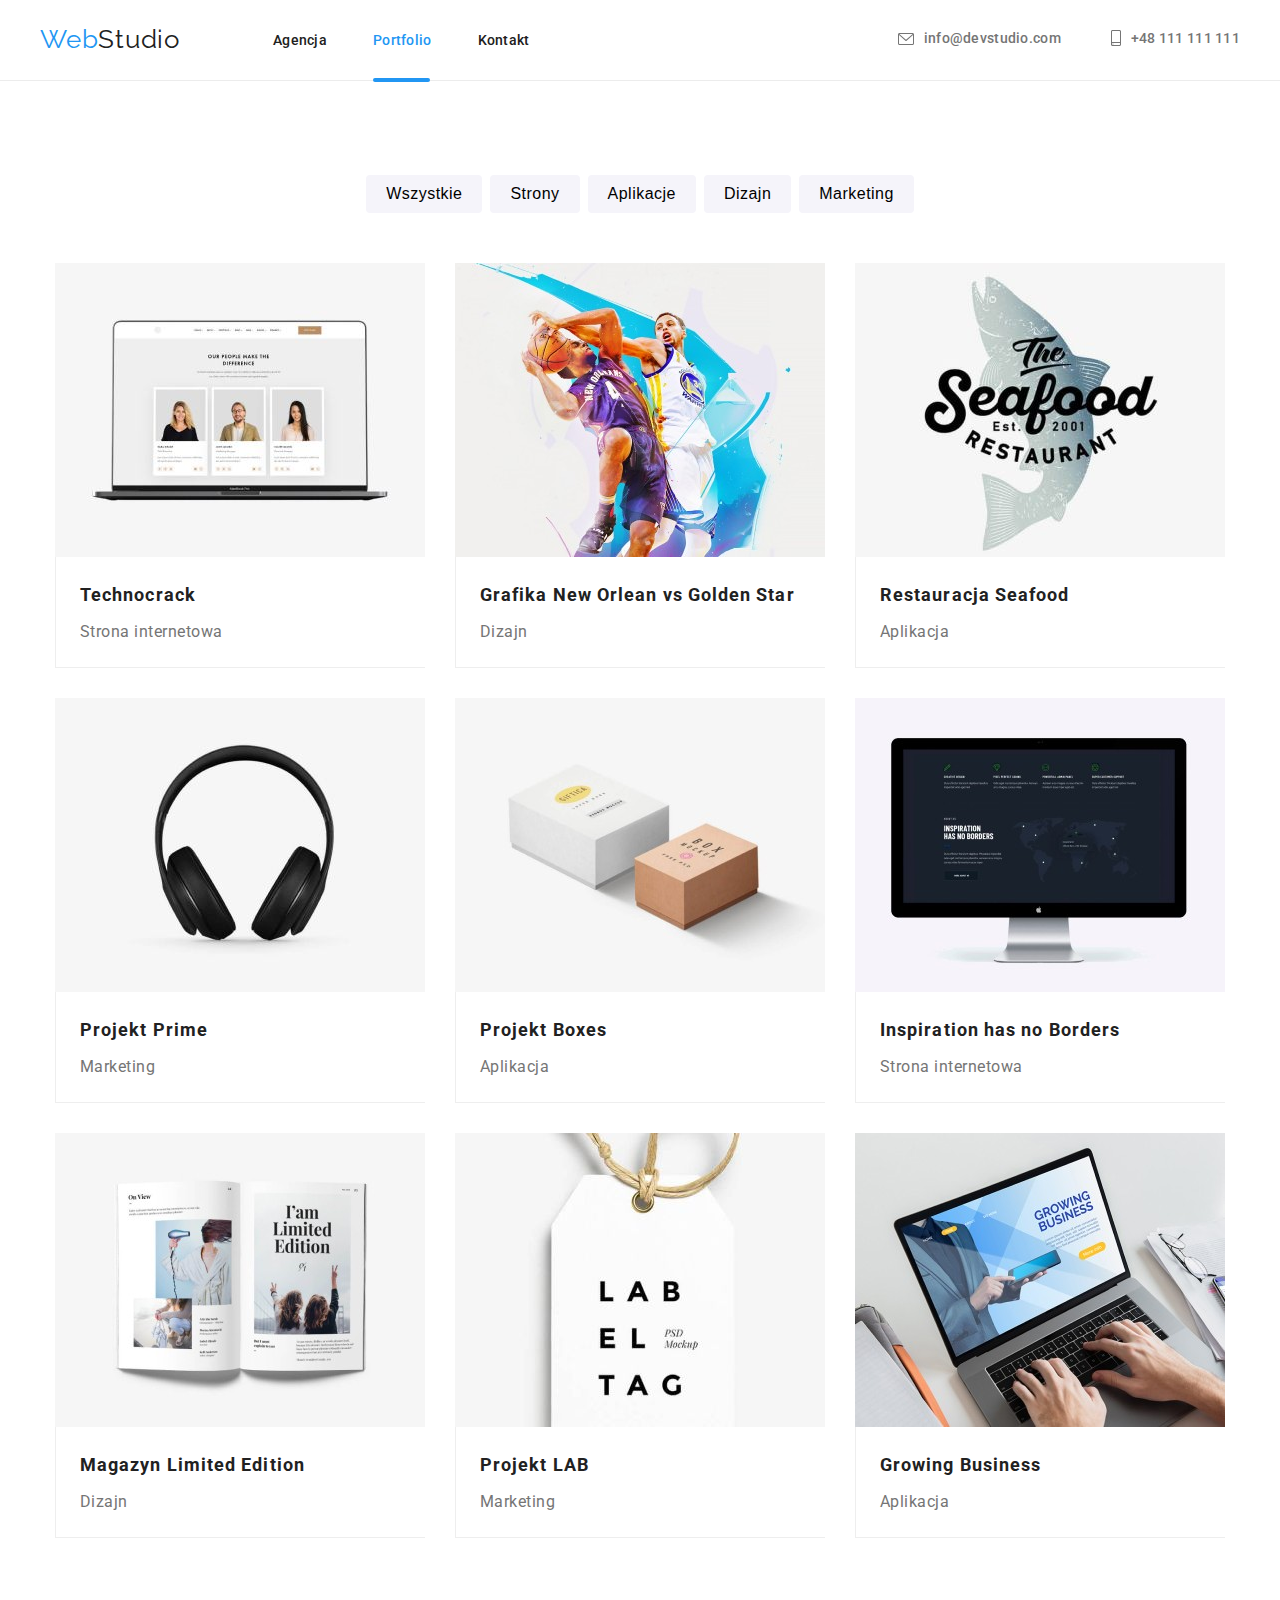
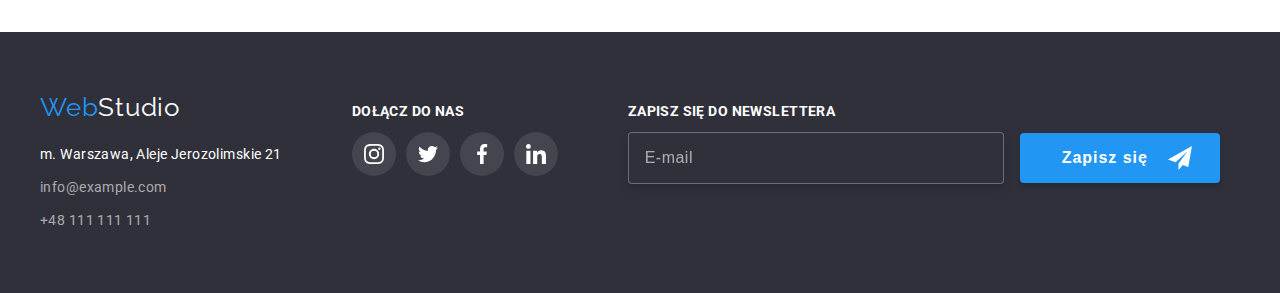
==== commit 1917e064: "changed after first mentor feedback" ====
--- a/portfolio.html
+++ b/portfolio.html
@@ -39,7 +39,8 @@
                   >Portfolio</a
                 >
               </li>
-              <li><a class="navigation links_focus_settings" href="kontakt.html">Kontakt</a></li>
+              <!--ToDo LINK kontakt.html -->
+              <li><a class="navigation links_focus_settings" href="#">Kontakt</a></li>
             </ul>
           </nav>
         </div>
@@ -313,13 +314,8 @@
         <div>
           <p class="footer-paragraph">Zapisz się do newslettera</p>
           <div class="footer-icons-position">
-            <form
-              name="footer-news-letter"
-              autocomplete="on"
-              method="POST"
-              action="javascript:void(0);"
-              validate
-            >
+            <form name="footer-news-letter" autocomplete="on" method="POST" validate>
+              <!-- action="javascript:void(0);" -->
               <input
                 class="news-letter-email"
                 type="email"
--- a/css/styles.css
+++ b/css/styles.css
@@ -154,16 +154,20 @@
   line-height: 1.14;
   letter-spacing: 0.02em;
   text-decoration: none;
+  transition: color 250ms cubic-bezier(0.4, 0, 0.2, 1) 0s;
   color: var(--main-text-color);
-  transition: color 250ms cubic-bezier(0.4, 0, 0.2, 1) 0s;
-}
-
-.navigation:visited {
+}
+
+/* .navigation:visited {
   color: var(--main-text-color);
-}
+} */
 
 .navigation:focus,
 .navigation:hover {
+  color: var(--selected-item-color);
+}
+
+.navigation-agencja-active {
   color: var(--selected-item-color);
 }
 
@@ -179,7 +183,27 @@
   border-radius: 2px;
 }
 
+.navigation-portfolio-active {
+  color: var(--selected-item-color);
+}
+
 .navigation-portfolio-active::after {
+  content: '';
+  display: block;
+  position: absolute;
+  top: 78px;
+  height: 4px;
+  width: 57px;
+  border-radius: 2px;
+  background-color: var(--selected-item-color);
+  border-radius: 2px;
+}
+
+.navigation-kontakt-active {
+  color: var(--selected-item-color);
+}
+
+.navigation-kontakt-active::after {
   content: '';
   display: block;
   position: absolute;
@@ -505,6 +529,10 @@
 
 .section-advantages {
   padding-top: 94px;
+}
+
+.header-three-dist {
+  padding-bottom: 10px;
 }
 
 .team-position {
@@ -658,7 +686,7 @@
   padding-top: 15px;
   padding-bottom: 15px;
   padding-left: 16px;
-  outline: 0;
+  outline: none;
   width: 358px;
   border: 1px solid rgba(255, 255, 255, 0.3);
   filter: drop-shadow(0px 4px 4px rgba(0, 0, 0, 0.15));
@@ -675,6 +703,11 @@
   line-height: 1, 25px;
   letter-spacing: 0.03em;
   color: rgba(255, 255, 255, 0.6);
+}
+
+.news-letter-email:focus {
+  border: 1px solid var(--selected-item-color);
+  border-radius: 4px;
 }
 
 .news-letter-submit {
@@ -694,6 +727,7 @@
   color: var(--fourth-text-color);
   text-align: left;
   fill: var(--fourth-text-color);
+  cursor: pointer;
 }
 
 .news-letter-submit-svg {
@@ -776,7 +810,7 @@
   display: block;
   position: relative;
   font-size: 12px;
-  /*line-height: 1.17px;*/
+  line-height: 1.17;
   letter-spacing: 0.01em;
   color: var(--second-text-color);
   padding-bottom: 10px;
@@ -785,29 +819,16 @@
 .modal-label-textarea {
   display: block;
   font-size: 12px;
-  /*line-height: 1.17px;*/
+  line-height: 1.17;
   letter-spacing: 0.01em;
   color: var(--second-text-color);
   padding-bottom: 20px;
 }
 
-.modal-person-black {
+.modal-svg-pos {
   position: absolute;
   top: 31px;
   left: 15px;
-}
-
-.modal-phone-black {
-  position: absolute;
-  top: 31px;
-  left: 15px;
-}
-
-.modal-email-black {
-  position: absolute;
-  top: 32px;
-  left: 15px;
-  fill: black;
 }
 
 .modal-inputs {
@@ -828,12 +849,13 @@
     border 250ms cubic-bezier(0.4, 0, 0.2, 1) 0s;
 }
 
-.modal-inputs:focus,
-.modal-inputs:focus + .modal-person-black,
-.modal-inputs:focus + .modal-phone-black,
-.modal-inputs:focus + .modal-email-black {
-  border: 1px solid var(--selected-item-color);
-  border-radius: 4px;
+.modal-inputs:focus {
+  outline: 1px solid var(--selected-item-color);
+  /* border: 1px solid var(--selected-item-color);
+  border-radius: 4px; */
+}
+
+.modal-inputs:focus + svg {
   fill: var(--selected-item-color);
 }
 
@@ -930,6 +952,7 @@
   line-height: 1.875;
   letter-spacing: 0.06em;
   color: var(--fourth-text-color);
+  cursor: pointer;
 }
 
 /* 
